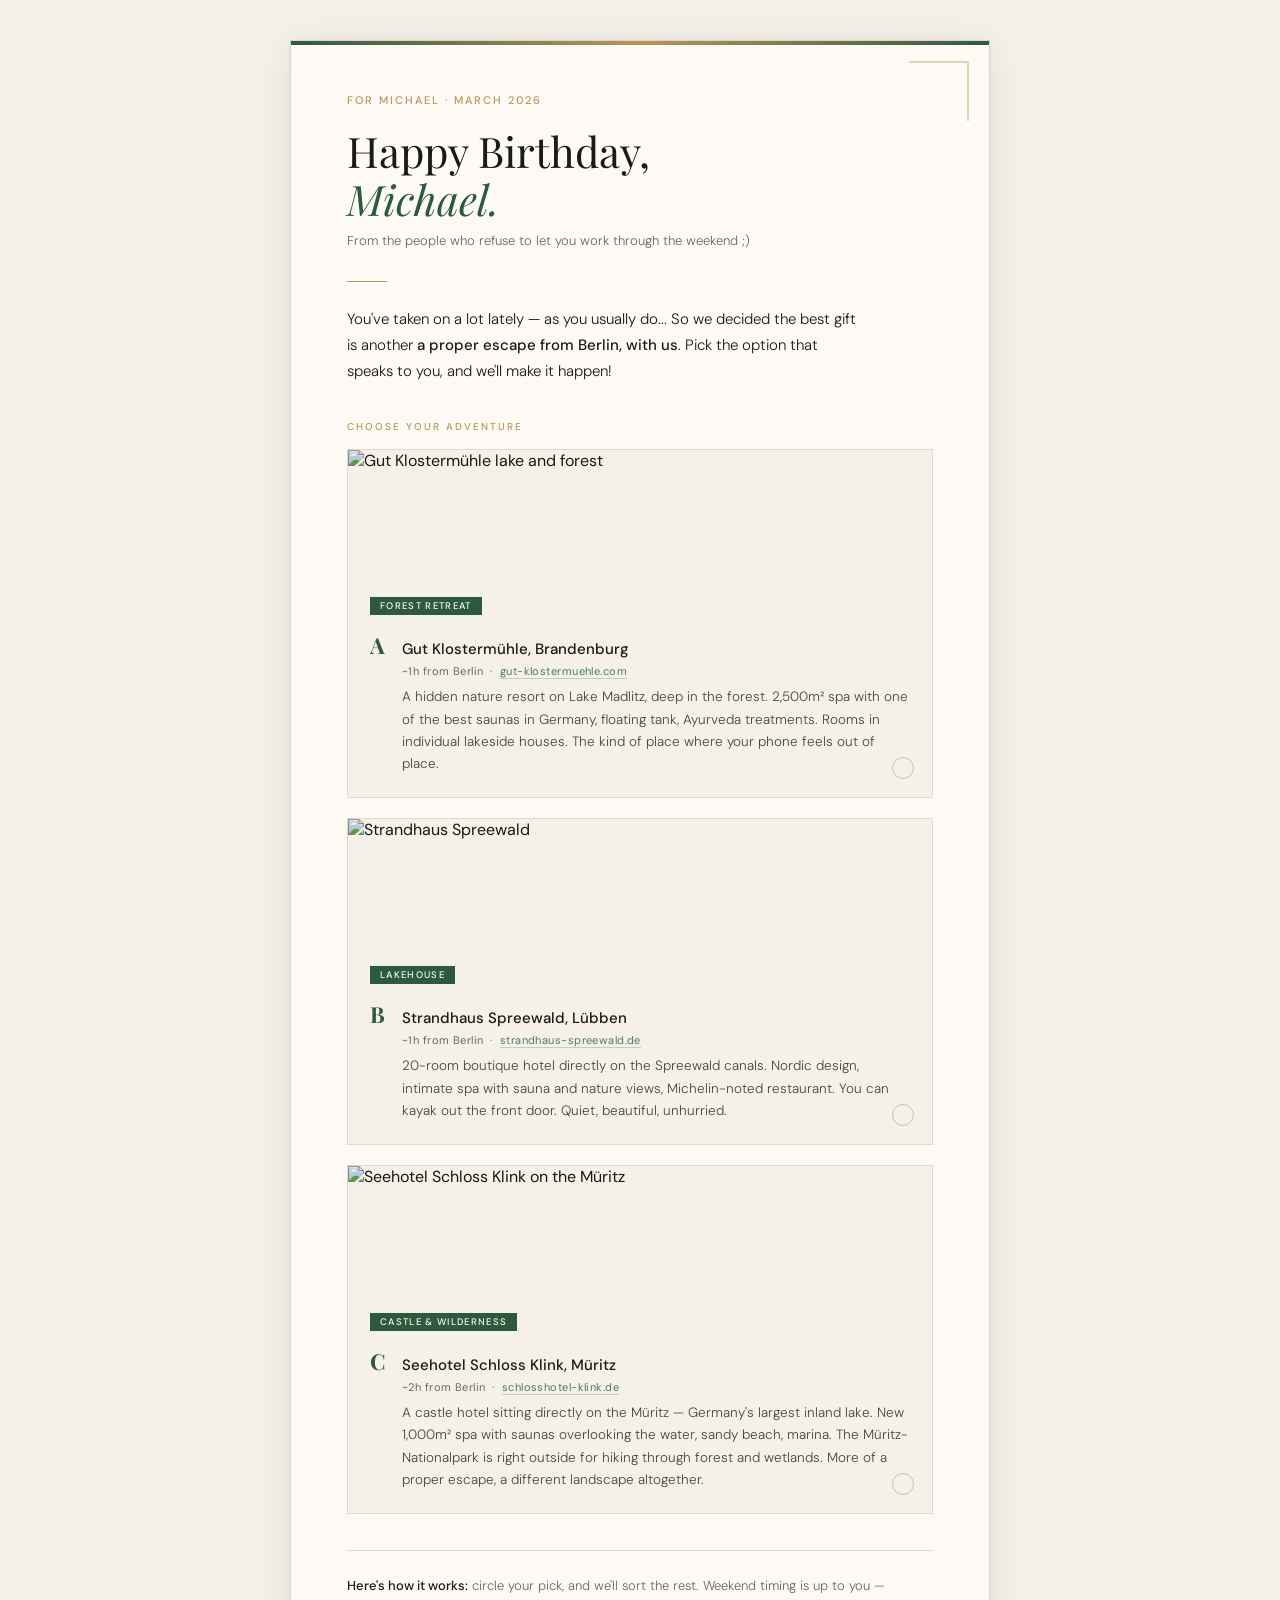
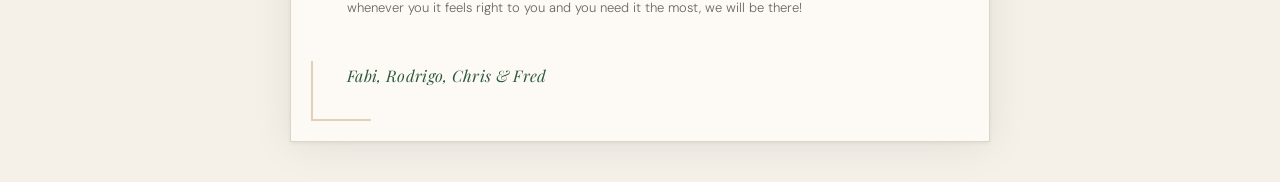
==== michael-bday/index.html @ 7ea333ce "Initial commit" ====
<!DOCTYPE html>
<html lang="en">
<head>
<meta charset="UTF-8">
<meta name="viewport" content="width=device-width, initial-scale=1.0">
<title>Happy Birthday Michael</title>
<link href="https://fonts.googleapis.com/css2?family=Playfair+Display:ital,wght@0,400;0,700;1,400&family=DM+Sans:wght@300;400;500&display=swap" rel="stylesheet">
<style>
  *, *::before, *::after { box-sizing: border-box; margin: 0; padding: 0; }

  :root {
    --ink: #1a1a18;
    --cream: #f5f0e8;
    --accent: #2d5a3d;
    --accent-light: #4a7c5f;
    --gold: #b8965a;
    --muted: #6b6560;
  }

  body {
    background: var(--cream);
    font-family: 'DM Sans', sans-serif;
    color: var(--ink);
    min-height: 100vh;
    display: flex;
    align-items: center;
    justify-content: center;
    padding: 40px 20px;
  }

  .card {
    width: 100%;
    max-width: 700px;
    background: #fdfaf5;
    border: 1px solid #ddd6c8;
    box-shadow: 0 4px 40px rgba(0,0,0,0.08), 0 1px 4px rgba(0,0,0,0.06);
    padding: 52px 56px;
    position: relative;
    overflow: hidden;
  }

  .card::before {
    content: '';
    position: absolute;
    top: 0; left: 0; right: 0;
    height: 4px;
    background: linear-gradient(90deg, var(--accent), var(--gold), var(--accent));
  }

  .corner {
    position: absolute;
    top: 20px; right: 20px;
    width: 60px; height: 60px;
    border-top: 2px solid var(--gold);
    border-right: 2px solid var(--gold);
    opacity: 0.4;
  }
  .corner-bl {
    top: auto; right: auto;
    bottom: 20px; left: 20px;
    border-top: none; border-right: none;
    border-bottom: 2px solid var(--gold);
    border-left: 2px solid var(--gold);
  }

  .from-line {
    font-size: 11px;
    font-weight: 500;
    letter-spacing: 0.18em;
    text-transform: uppercase;
    color: var(--gold);
    margin-bottom: 20px;
  }

  h1 {
    font-family: 'Playfair Display', serif;
    font-size: 42px;
    line-height: 1.15;
    font-weight: 400;
    color: var(--ink);
    margin-bottom: 8px;
  }

  h1 em {
    font-style: italic;
    color: var(--accent);
  }

  .subtitle {
    font-size: 13px;
    color: var(--muted);
    margin-bottom: 32px;
    font-weight: 300;
  }

  .divider {
    width: 40px;
    height: 1px;
    background: var(--gold);
    margin-bottom: 24px;
  }

  .message {
    font-size: 15px;
    line-height: 1.75;
    color: var(--ink);
    margin-bottom: 36px;
    font-weight: 300;
    max-width: 520px;
  }

  .message strong { font-weight: 500; }

  .section-label {
    font-size: 10px;
    letter-spacing: 0.2em;
    text-transform: uppercase;
    color: var(--gold);
    font-weight: 500;
    margin-bottom: 16px;
  }

  .options {
    display: flex;
    flex-direction: column;
    gap: 20px;
    margin-bottom: 36px;
  }

  .option {
    border: 1px solid #e0d8cc;
    background: var(--cream);
    position: relative;
    transition: border-color 0.2s;
    overflow: hidden;
  }

  .option:hover { border-color: var(--accent-light); }

  .option-photo {
    width: 100%;
    height: 160px;
    object-fit: cover;
    display: block;
    filter: brightness(0.92) saturate(0.9);
  }

  .option-body {
    padding: 18px 22px 22px;
    position: relative;
  }

  .option-tag {
    position: absolute;
    top: -13px; left: 22px;
    font-size: 9.5px;
    letter-spacing: 0.14em;
    text-transform: uppercase;
    color: #fdfaf5;
    background: var(--accent);
    padding: 3px 10px;
    font-weight: 500;
  }

  .option-header {
    display: flex;
    align-items: baseline;
    gap: 12px;
    margin-bottom: 5px;
    margin-top: 6px;
  }

  .option-letter {
    font-family: 'Playfair Display', serif;
    font-size: 22px;
    font-weight: 700;
    color: var(--accent);
    line-height: 1;
    min-width: 20px;
  }

  .option-title {
    font-size: 15px;
    font-weight: 500;
    color: var(--ink);
  }

  .option-meta {
    font-size: 11px;
    color: var(--muted);
    margin-left: 32px;
    margin-bottom: 8px;
    letter-spacing: 0.04em;
  }

  .option-meta a {
    color: var(--accent-light);
    text-decoration: none;
    border-bottom: 1px solid rgba(74,124,95,0.3);
  }
  .option-meta a:hover { border-color: var(--accent); }

  .option-desc {
    font-size: 13.5px;
    color: #4a4540;
    line-height: 1.65;
    margin-left: 32px;
    font-weight: 300;
  }

  .option-body::after {
    content: '';
    position: absolute;
    bottom: 18px; right: 18px;
    width: 22px; height: 22px;
    border: 1.5px solid #c8c0b4;
    border-radius: 50%;
  }

  .closing {
    border-top: 1px solid #e0d8cc;
    padding-top: 24px;
    font-size: 13px;
    color: var(--muted);
    line-height: 1.7;
    font-weight: 300;
  }

  .closing strong { color: var(--ink); font-weight: 500; }

  .signatures {
    margin-top: 20px;
    font-family: 'Playfair Display', serif;
    font-style: italic;
    font-size: 16px;
    color: var(--accent);
    letter-spacing: 0.02em;
  }

  @media print {
    body { background: white; padding: 0; }
    .card { box-shadow: none; border: 1px solid #ccc; }
    .option-photo { height: 130px; }
  }
</style>
</head>
<body>
<div class="card">
  <div class="corner"></div>
  <div class="corner corner-bl"></div>

  <div class="from-line">For Michael · March 2026</div>

  <h1>Happy Birthday,<br><em>Michael.</em></h1>
  <p class="subtitle">From the people who refuse to let you work through the weekend ;)</p>

  <div class="divider"></div>

  <p class="message">
    You've taken on a lot lately — as you usually do... So we decided the best gift is another <strong>a proper escape from Berlin, with us</strong>. Pick the option that speaks to you, and we'll make it happen!
  </p>

  <div class="section-label">Choose your adventure</div>

  <div class="options">

    <div class="option">
      <img class="option-photo"
           src="https://www.gut-klostermuehle.com/fileadmin/_processed_/5/e/csm_01_DSCF9948_1ed98474d2.jpg"
           alt="Gut Klostermühle lake and forest">
      <div class="option-body">
        <div class="option-tag">Forest Retreat</div>
        <div class="option-header">
          <span class="option-letter">A</span>
          <span class="option-title">Gut Klostermühle, Brandenburg</span>
        </div>
        <div class="option-meta">~1h from Berlin &nbsp;·&nbsp; <a href="https://www.gut-klostermuehle.com/en/" target="_blank">gut-klostermuehle.com</a></div>
        <div class="option-desc">
          A hidden nature resort on Lake Madlitz, deep in the forest. 2,500m² spa with one of the best saunas in Germany, floating tank, Ayurveda treatments. Rooms in individual lakeside houses. The kind of place where your phone feels out of place.
        </div>
      </div>
    </div>

    <div class="option">
      <img class="option-photo"
           src="https://le-de.cdn-website.com/cce87a1d556944808905b61f3072ddb7/dms3rep/multi/opt/AHA+Spreewald+2024-08615-1920w.jpg"
           alt="Strandhaus Spreewald">
      <div class="option-body">
        <div class="option-tag">Lakehouse</div>
        <div class="option-header">
          <span class="option-letter">B</span>
          <span class="option-title">Strandhaus Spreewald, Lübben</span>
        </div>
        <div class="option-meta">~1h from Berlin &nbsp;·&nbsp; <a href="https://www.strandhaus-spreewald.de/" target="_blank">strandhaus-spreewald.de</a></div>
        <div class="option-desc">
          20-room boutique hotel directly on the Spreewald canals. Nordic design, intimate spa with sauna and nature views, Michelin-noted restaurant. You can kayak out the front door. Quiet, beautiful, unhurried.
        </div>
      </div>
    </div>

    <div class="option">
      <img class="option-photo"
           src="https://www.schlosshotel-klink.de/wp-content/uploads/2023/01/schloss-klink.jpg"
           alt="Seehotel Schloss Klink on the Müritz">
      <div class="option-body">
        <div class="option-tag">Castle &amp; Wilderness</div>
        <div class="option-header">
          <span class="option-letter">C</span>
          <span class="option-title">Seehotel Schloss Klink, Müritz</span>
        </div>
        <div class="option-meta">~2h from Berlin &nbsp;·&nbsp; <a href="https://www.schlosshotel-klink.de/en/" target="_blank">schlosshotel-klink.de</a></div>
        <div class="option-desc">
          A castle hotel sitting directly on the Müritz — Germany's largest inland lake. New 1,000m² spa with saunas overlooking the water, sandy beach, marina. The Müritz-Nationalpark is right outside for hiking through forest and wetlands. More of a proper escape, a different landscape altogether.
        </div>
      </div>
    </div>

  </div>

  <div class="closing">
    <strong>Here's how it works:</strong> circle your pick, and we'll sort the rest. Weekend timing is up to you — whenever you it feels right to you and you need it the most, we will be there! <br><br>
    <div class="signatures">Fabi, Rodrigo, Chris &amp; Fred</div>
  </div>
</div>
</body>
</html>
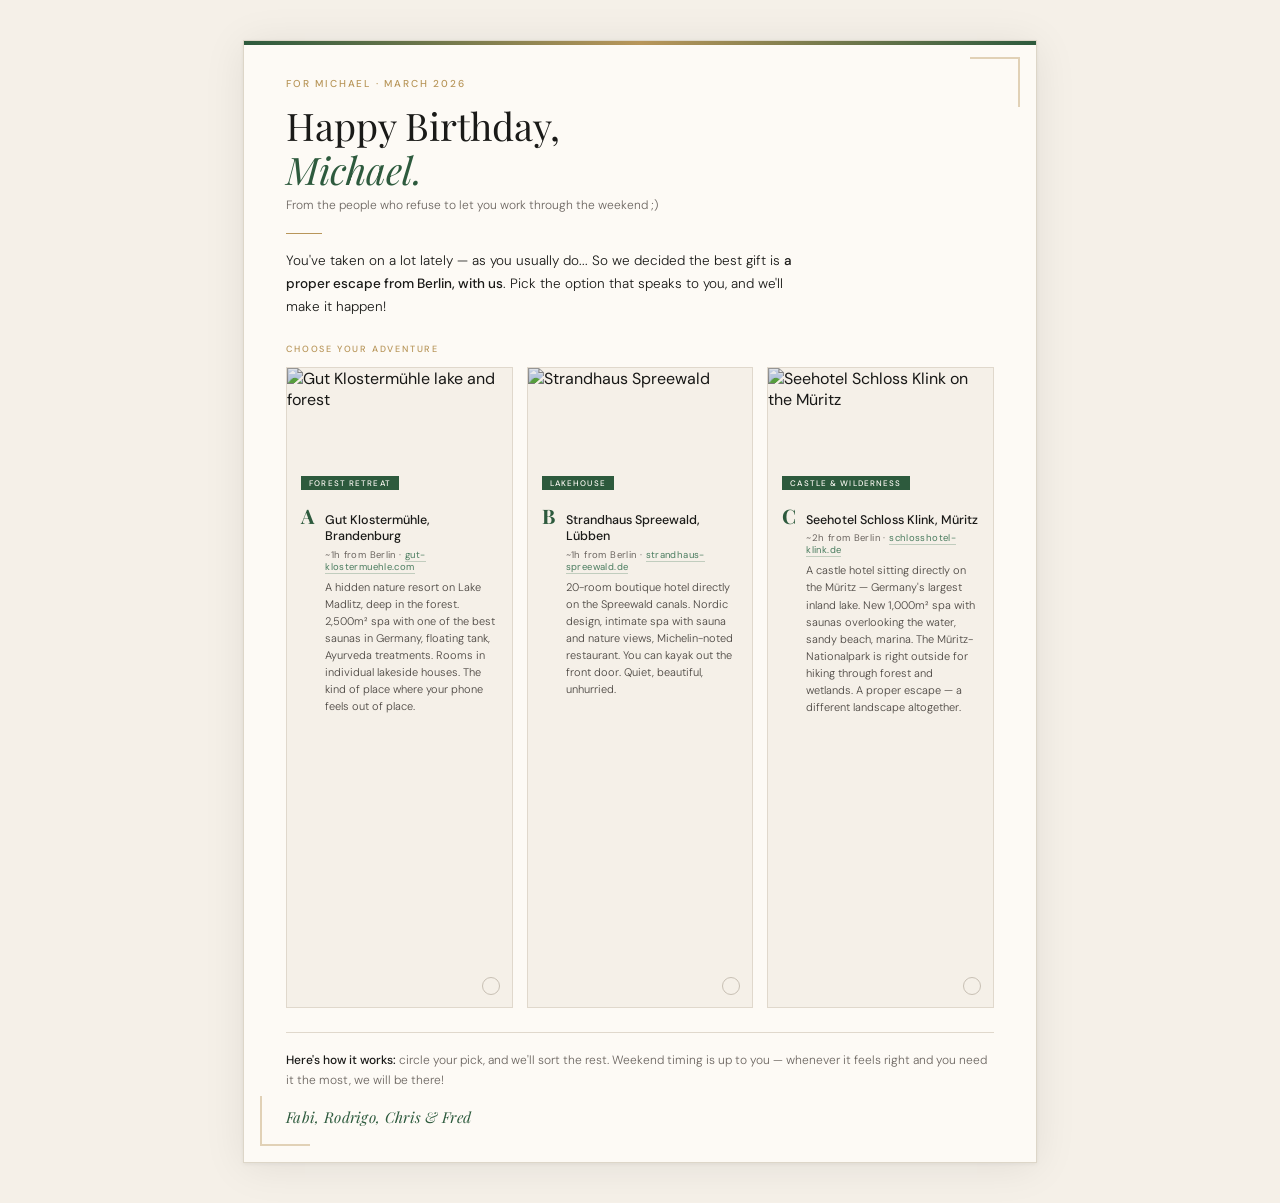
==== commit 8897b4fa: "Optimize birthday card for single-page A4 printing - Switched 3 option cards from vertical stack to " ====
--- a/michael-bday/index.html
+++ b/michael-bday/index.html
@@ -8,6 +8,11 @@
 <style>
   *, *::before, *::after { box-sizing: border-box; margin: 0; padding: 0; }
 
+  @page {
+    size: A4;
+    margin: 0;
+  }
+
   :root {
     --ink: #1a1a18;
     --cream: #f5f0e8;
@@ -26,17 +31,22 @@
     align-items: center;
     justify-content: center;
     padding: 40px 20px;
+    -webkit-print-color-adjust: exact;
+    print-color-adjust: exact;
   }
 
   .card {
-    width: 100%;
-    max-width: 700px;
+    width: 210mm;
+    min-height: 297mm;
+    max-height: 297mm;
     background: #fdfaf5;
     border: 1px solid #ddd6c8;
     box-shadow: 0 4px 40px rgba(0,0,0,0.08), 0 1px 4px rgba(0,0,0,0.06);
-    padding: 52px 56px;
+    padding: 36px 42px 32px;
     position: relative;
     overflow: hidden;
+    display: flex;
+    flex-direction: column;
   }
 
   .card::before {
@@ -49,36 +59,36 @@
 
   .corner {
     position: absolute;
-    top: 20px; right: 20px;
-    width: 60px; height: 60px;
+    top: 16px; right: 16px;
+    width: 50px; height: 50px;
     border-top: 2px solid var(--gold);
     border-right: 2px solid var(--gold);
     opacity: 0.4;
   }
   .corner-bl {
     top: auto; right: auto;
-    bottom: 20px; left: 20px;
+    bottom: 16px; left: 16px;
     border-top: none; border-right: none;
     border-bottom: 2px solid var(--gold);
     border-left: 2px solid var(--gold);
   }
 
   .from-line {
-    font-size: 11px;
+    font-size: 10px;
     font-weight: 500;
     letter-spacing: 0.18em;
     text-transform: uppercase;
     color: var(--gold);
-    margin-bottom: 20px;
+    margin-bottom: 14px;
   }
 
   h1 {
     font-family: 'Playfair Display', serif;
-    font-size: 42px;
+    font-size: 38px;
     line-height: 1.15;
     font-weight: 400;
     color: var(--ink);
-    margin-bottom: 8px;
+    margin-bottom: 6px;
   }
 
   h1 em {
@@ -87,24 +97,24 @@
   }
 
   .subtitle {
-    font-size: 13px;
+    font-size: 12px;
     color: var(--muted);
-    margin-bottom: 32px;
+    margin-bottom: 20px;
     font-weight: 300;
   }
 
   .divider {
-    width: 40px;
+    width: 36px;
     height: 1px;
     background: var(--gold);
+    margin-bottom: 16px;
+  }
+
+  .message {
+    font-size: 13.5px;
+    line-height: 1.7;
+    color: var(--ink);
     margin-bottom: 24px;
-  }
-
-  .message {
-    font-size: 15px;
-    line-height: 1.75;
-    color: var(--ink);
-    margin-bottom: 36px;
     font-weight: 300;
     max-width: 520px;
   }
@@ -112,84 +122,86 @@
   .message strong { font-weight: 500; }
 
   .section-label {
-    font-size: 10px;
+    font-size: 9px;
     letter-spacing: 0.2em;
     text-transform: uppercase;
     color: var(--gold);
     font-weight: 500;
-    margin-bottom: 16px;
+    margin-bottom: 12px;
   }
 
   .options {
-    display: flex;
-    flex-direction: column;
-    gap: 20px;
-    margin-bottom: 36px;
+    display: grid;
+    grid-template-columns: 1fr 1fr 1fr;
+    gap: 14px;
+    margin-bottom: 24px;
+    flex: 1;
   }
 
   .option {
     border: 1px solid #e0d8cc;
     background: var(--cream);
     position: relative;
-    transition: border-color 0.2s;
     overflow: hidden;
-  }
-
-  .option:hover { border-color: var(--accent-light); }
+    display: flex;
+    flex-direction: column;
+  }
 
   .option-photo {
     width: 100%;
-    height: 160px;
+    height: 120px;
     object-fit: cover;
     display: block;
     filter: brightness(0.92) saturate(0.9);
   }
 
   .option-body {
-    padding: 18px 22px 22px;
+    padding: 14px 14px 16px;
     position: relative;
+    flex: 1;
   }
 
   .option-tag {
     position: absolute;
-    top: -13px; left: 22px;
-    font-size: 9.5px;
+    top: -12px; left: 14px;
+    font-size: 8px;
     letter-spacing: 0.14em;
     text-transform: uppercase;
     color: #fdfaf5;
     background: var(--accent);
-    padding: 3px 10px;
+    padding: 2px 8px;
     font-weight: 500;
   }
 
   .option-header {
     display: flex;
     align-items: baseline;
-    gap: 12px;
-    margin-bottom: 5px;
-    margin-top: 6px;
+    gap: 8px;
+    margin-bottom: 4px;
+    margin-top: 4px;
   }
 
   .option-letter {
     font-family: 'Playfair Display', serif;
-    font-size: 22px;
+    font-size: 20px;
     font-weight: 700;
     color: var(--accent);
     line-height: 1;
-    min-width: 20px;
+    min-width: 16px;
   }
 
   .option-title {
-    font-size: 15px;
+    font-size: 12.5px;
     font-weight: 500;
     color: var(--ink);
+    line-height: 1.3;
   }
 
   .option-meta {
-    font-size: 11px;
+    font-size: 9.5px;
     color: var(--muted);
-    margin-left: 32px;
-    margin-bottom: 8px;
+    margin-left: 24px;
+    margin-bottom: 6px;
     letter-spacing: 0.04em;
   }
 
@@ -201,46 +213,72 @@
   .option-meta a:hover { border-color: var(--accent); }
 
   .option-desc {
-    font-size: 13.5px;
+    font-size: 11px;
     color: #4a4540;
-    line-height: 1.65;
-    margin-left: 32px;
+    line-height: 1.55;
+    margin-left: 24px;
     font-weight: 300;
   }
 
   .option-body::after {
     content: '';
     position: absolute;
-    bottom: 18px; right: 18px;
-    width: 22px; height: 22px;
+    bottom: 12px; right: 12px;
+    width: 18px; height: 18px;
     border: 1.5px solid #c8c0b4;
     border-radius: 50%;
   }
 
   .closing {
     border-top: 1px solid #e0d8cc;
-    padding-top: 24px;
-    font-size: 13px;
+    padding-top: 18px;
+    font-size: 12px;
     color: var(--muted);
-    line-height: 1.7;
+    line-height: 1.65;
     font-weight: 300;
   }
 
   .closing strong { color: var(--ink); font-weight: 500; }
 
   .signatures {
-    margin-top: 20px;
+    margin-top: 14px;
     font-family: 'Playfair Display', serif;
     font-style: italic;
-    font-size: 16px;
+    font-size: 15px;
     color: var(--accent);
     letter-spacing: 0.02em;
   }
 
   @media print {
-    body { background: white; padding: 0; }
-    .card { box-shadow: none; border: 1px solid #ccc; }
-    .option-photo { height: 130px; }
+    body {
+      background: white;
+      padding: 0;
+      min-height: auto;
+    }
+    .card {
+      box-shadow: none;
+      border: none;
+      width: 100%;
+      max-height: none;
+    }
+  }
+
+  @media screen and (max-width: 800px) {
+    .card {
+      width: 100%;
+      max-width: 700px;
+      min-height: auto;
+      max-height: none;
+      padding: 40px 36px;
+    }
+    .options {
+      grid-template-columns: 1fr;
+      gap: 16px;
+    }
+    .option-photo { height: 150px; }
+    .option-body { padding: 16px 20px 20px; }
+    .option-desc { font-size: 12.5px; }
+    .option-title { font-size: 14px; }
   }
 </style>
 </head>
@@ -257,7 +295,7 @@
   <div class="divider"></div>
 
   <p class="message">
-    You've taken on a lot lately — as you usually do... So we decided the best gift is another <strong>a proper escape from Berlin, with us</strong>. Pick the option that speaks to you, and we'll make it happen!
+    You've taken on a lot lately — as you usually do... So we decided the best gift is <strong>a proper escape from Berlin, with us</strong>. Pick the option that speaks to you, and we'll make it happen!
   </p>
 
   <div class="section-label">Choose your adventure</div>
@@ -274,7 +312,7 @@
           <span class="option-letter">A</span>
           <span class="option-title">Gut Klostermühle, Brandenburg</span>
         </div>
-        <div class="option-meta">~1h from Berlin &nbsp;·&nbsp; <a href="https://www.gut-klostermuehle.com/en/" target="_blank">gut-klostermuehle.com</a></div>
+        <div class="option-meta">~1h from Berlin · <a href="https://www.gut-klostermuehle.com/en/" target="_blank">gut-klostermuehle.com</a></div>
         <div class="option-desc">
           A hidden nature resort on Lake Madlitz, deep in the forest. 2,500m² spa with one of the best saunas in Germany, floating tank, Ayurveda treatments. Rooms in individual lakeside houses. The kind of place where your phone feels out of place.
         </div>
@@ -291,7 +329,7 @@
           <span class="option-letter">B</span>
           <span class="option-title">Strandhaus Spreewald, Lübben</span>
         </div>
-        <div class="option-meta">~1h from Berlin &nbsp;·&nbsp; <a href="https://www.strandhaus-spreewald.de/" target="_blank">strandhaus-spreewald.de</a></div>
+        <div class="option-meta">~1h from Berlin · <a href="https://www.strandhaus-spreewald.de/" target="_blank">strandhaus-spreewald.de</a></div>
         <div class="option-desc">
           20-room boutique hotel directly on the Spreewald canals. Nordic design, intimate spa with sauna and nature views, Michelin-noted restaurant. You can kayak out the front door. Quiet, beautiful, unhurried.
         </div>
@@ -308,9 +346,9 @@
           <span class="option-letter">C</span>
           <span class="option-title">Seehotel Schloss Klink, Müritz</span>
         </div>
-        <div class="option-meta">~2h from Berlin &nbsp;·&nbsp; <a href="https://www.schlosshotel-klink.de/en/" target="_blank">schlosshotel-klink.de</a></div>
+        <div class="option-meta">~2h from Berlin · <a href="https://www.schlosshotel-klink.de/en/" target="_blank">schlosshotel-klink.de</a></div>
         <div class="option-desc">
-          A castle hotel sitting directly on the Müritz — Germany's largest inland lake. New 1,000m² spa with saunas overlooking the water, sandy beach, marina. The Müritz-Nationalpark is right outside for hiking through forest and wetlands. More of a proper escape, a different landscape altogether.
+          A castle hotel sitting directly on the Müritz — Germany's largest inland lake. New 1,000m² spa with saunas overlooking the water, sandy beach, marina. The Müritz-Nationalpark is right outside for hiking through forest and wetlands. A proper escape — a different landscape altogether.
         </div>
       </div>
     </div>
@@ -318,7 +356,7 @@
   </div>
 
   <div class="closing">
-    <strong>Here's how it works:</strong> circle your pick, and we'll sort the rest. Weekend timing is up to you — whenever you it feels right to you and you need it the most, we will be there! <br><br>
+    <strong>Here's how it works:</strong> circle your pick, and we'll sort the rest. Weekend timing is up to you — whenever it feels right and you need it the most, we will be there!
     <div class="signatures">Fabi, Rodrigo, Chris &amp; Fred</div>
   </div>
 </div>
